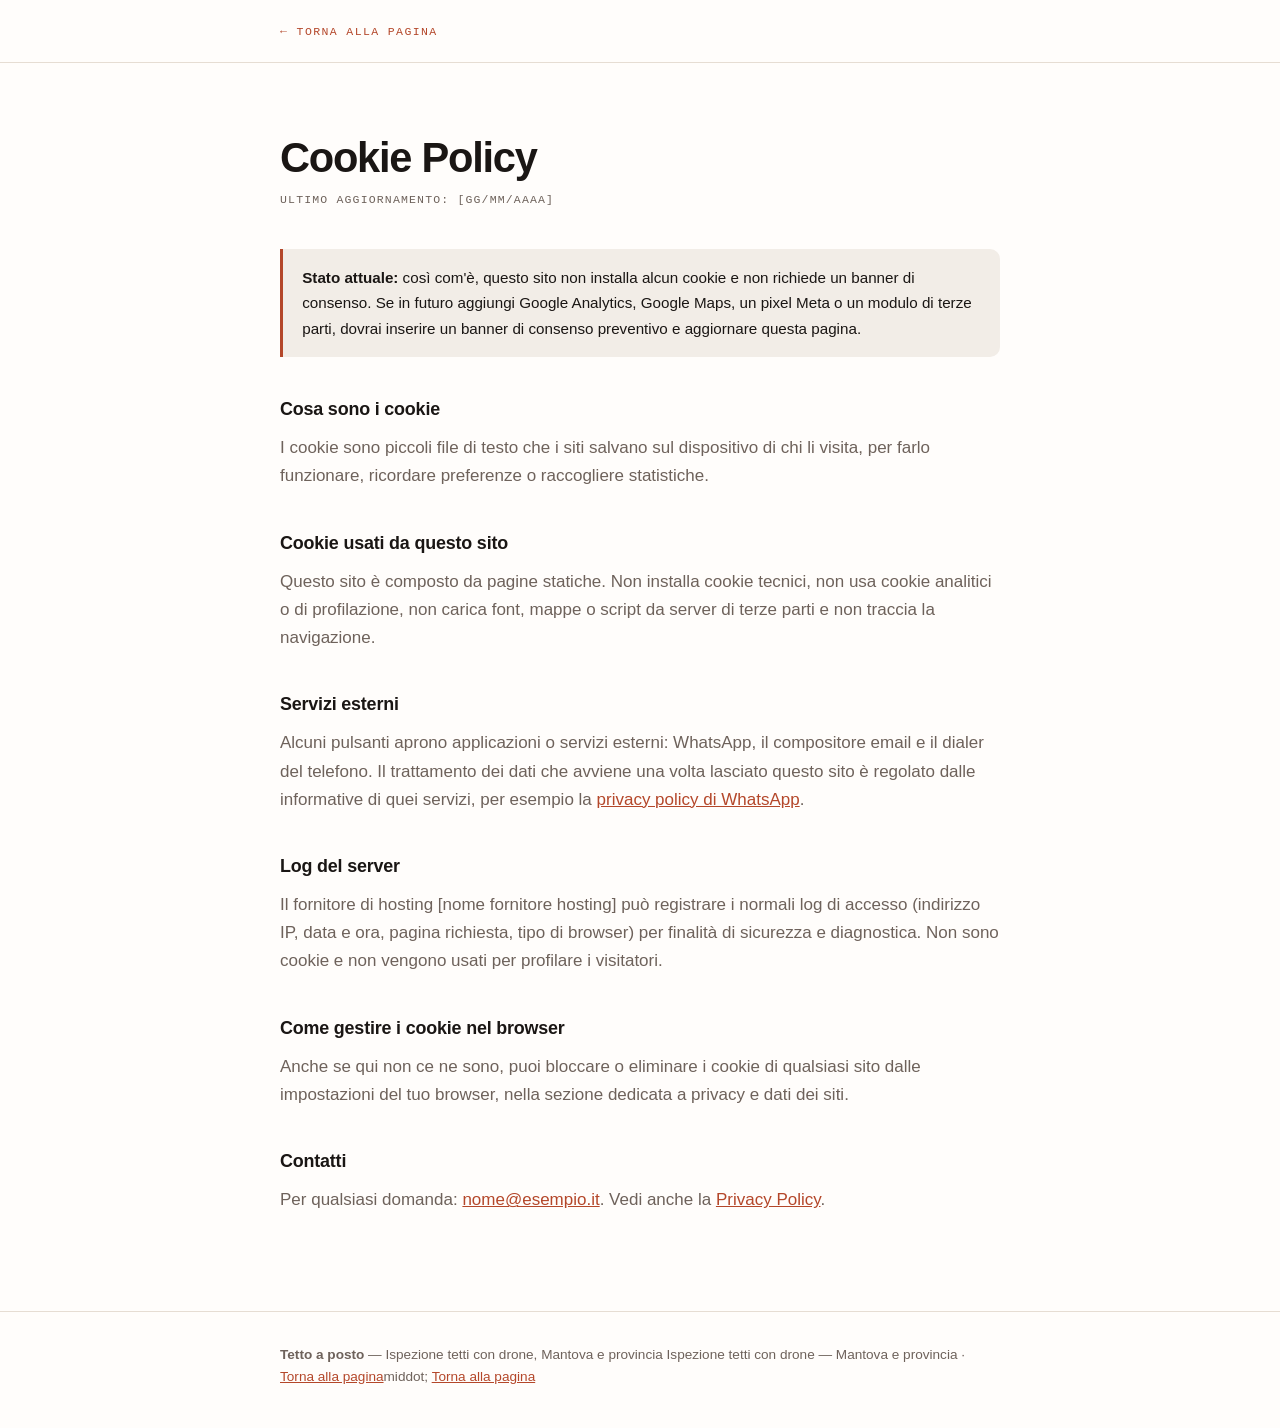
==== cookie-policy/index.html @ b71def77 "Adotta il nome "Tetto a posto" - Marchio nell'header su due righe: nome piu riga di servizio - Title" ====
<!doctype html>
<html lang="it">
<head>
<meta charset="utf-8">
<meta name="viewport" content="width=device-width,initial-scale=1">
<title>Cookie Policy — Tetto a posto</title>
<meta name="description" content="Informativa sui cookie del sito di ispezione tetti con drone a Mantova e provincia.">
<meta name="robots" content="noindex,follow">
<link rel="canonical" href="https://www.esempio.it/cookie-policy/">
<link rel="icon" href="../assets/img/favicon.svg" type="image/svg+xml">
<meta name="theme-color" content="#FFFDFB">
<style>
:root{--ink:#1A1614;--ink-2:#6E625B;--paper:#FFFDFB;--line:#E6DDD3;--accent:#B4472A;
--sans:-apple-system,BlinkMacSystemFont,"Segoe UI",Roboto,"Helvetica Neue",Arial,sans-serif;
--mono:ui-monospace,"Cascadia Mono","Segoe UI Mono","SF Mono",Menlo,Consolas,monospace}
*,*::before,*::after{box-sizing:border-box}
body{margin:0;background:var(--paper);color:var(--ink);font-family:var(--sans);font-size:17px;line-height:1.65;-webkit-font-smoothing:antialiased}
.wrap{width:min(720px,100% - 2.5rem);margin-inline:auto}
header{border-bottom:1px solid var(--line)}
header .wrap{display:flex;align-items:center;min-height:62px}
.back{font-family:var(--mono);font-size:.72rem;letter-spacing:.12em;text-transform:uppercase;color:var(--accent);text-decoration:none}
main{padding-block:clamp(2.5rem,6vw,4.5rem) clamp(3rem,7vw,5rem)}
h1{font-size:clamp(1.9rem,4.5vw,2.6rem);line-height:1.1;letter-spacing:-.03em;margin:0 0 .6rem}
h2{font-size:1.12rem;letter-spacing:-.01em;margin:2.4rem 0 .6rem}
p,li{color:var(--ink-2)}
p{margin:0 0 1rem}
ul{margin:0 0 1rem;padding-left:1.15rem}
li{margin-bottom:.35rem}
.updated{font-family:var(--mono);font-size:.72rem;letter-spacing:.1em;text-transform:uppercase;color:var(--ink-2);margin-bottom:2.5rem}
.todo{border-left:3px solid var(--accent);background:#F2EDE7;padding:1rem 1.2rem;border-radius:0 10px 10px 0;font-size:.95rem;margin:0 0 2rem}
a{color:var(--accent)}
footer{border-top:1px solid var(--line);padding-block:2rem 2.5rem;font-size:.85rem;color:var(--ink-2)}
:focus-visible{outline:2px solid var(--accent);outline-offset:3px;border-radius:4px}
</style>
</head>
<body>
<header><div class="wrap"><a class="back" href="../index.html">&larr; Torna alla pagina</a></div></header>
<main>
  <div class="wrap">
    <h1>Cookie Policy</h1>
    <p class="updated">Ultimo aggiornamento: [gg/mm/aaaa]</p>

    <div class="todo"><strong>Stato attuale:</strong> così com'è, questo sito non installa alcun cookie e non richiede un banner di consenso. Se in futuro aggiungi Google Analytics, Google Maps, un pixel Meta o un modulo di terze parti, dovrai inserire un banner di consenso preventivo e aggiornare questa pagina.</div>

    <h2>Cosa sono i cookie</h2>
    <p>I cookie sono piccoli file di testo che i siti salvano sul dispositivo di chi li visita, per farlo funzionare, ricordare preferenze o raccogliere statistiche.</p>

    <h2>Cookie usati da questo sito</h2>
    <p>Questo sito è composto da pagine statiche. Non installa cookie tecnici, non usa cookie analitici o di profilazione, non carica font, mappe o script da server di terze parti e non traccia la navigazione.</p>

    <h2>Servizi esterni</h2>
    <p>Alcuni pulsanti aprono applicazioni o servizi esterni: WhatsApp, il compositore email e il dialer del telefono. Il trattamento dei dati che avviene una volta lasciato questo sito è regolato dalle informative di quei servizi, per esempio la <a href="https://www.whatsapp.com/legal/privacy-policy-eea" rel="noopener">privacy policy di WhatsApp</a>.</p>

    <h2>Log del server</h2>
    <p>Il fornitore di hosting [nome fornitore hosting] può registrare i normali log di accesso (indirizzo IP, data e ora, pagina richiesta, tipo di browser) per finalità di sicurezza e diagnostica. Non sono cookie e non vengono usati per profilare i visitatori.</p>

    <h2>Come gestire i cookie nel browser</h2>
    <p>Anche se qui non ce ne sono, puoi bloccare o eliminare i cookie di qualsiasi sito dalle impostazioni del tuo browser, nella sezione dedicata a privacy e dati dei siti.</p>

    <h2>Contatti</h2>
    <p>Per qualsiasi domanda: <a href="mailto:nome@esempio.it">nome@esempio.it</a>. Vedi anche la <a href="../privacy-policy/index.html">Privacy Policy</a>.</p>
  </div>
</main>
<footer><div class="wrap"><strong>Tetto a posto</strong> — Ispezione tetti con drone, Mantova e provincia Ispezione tetti con drone — Mantova e provincia &middot; <a href="../index.html">Torna alla pagina</a>middot; <a href="../index.html">Torna alla pagina</a></div></footer>
</body>
</html>
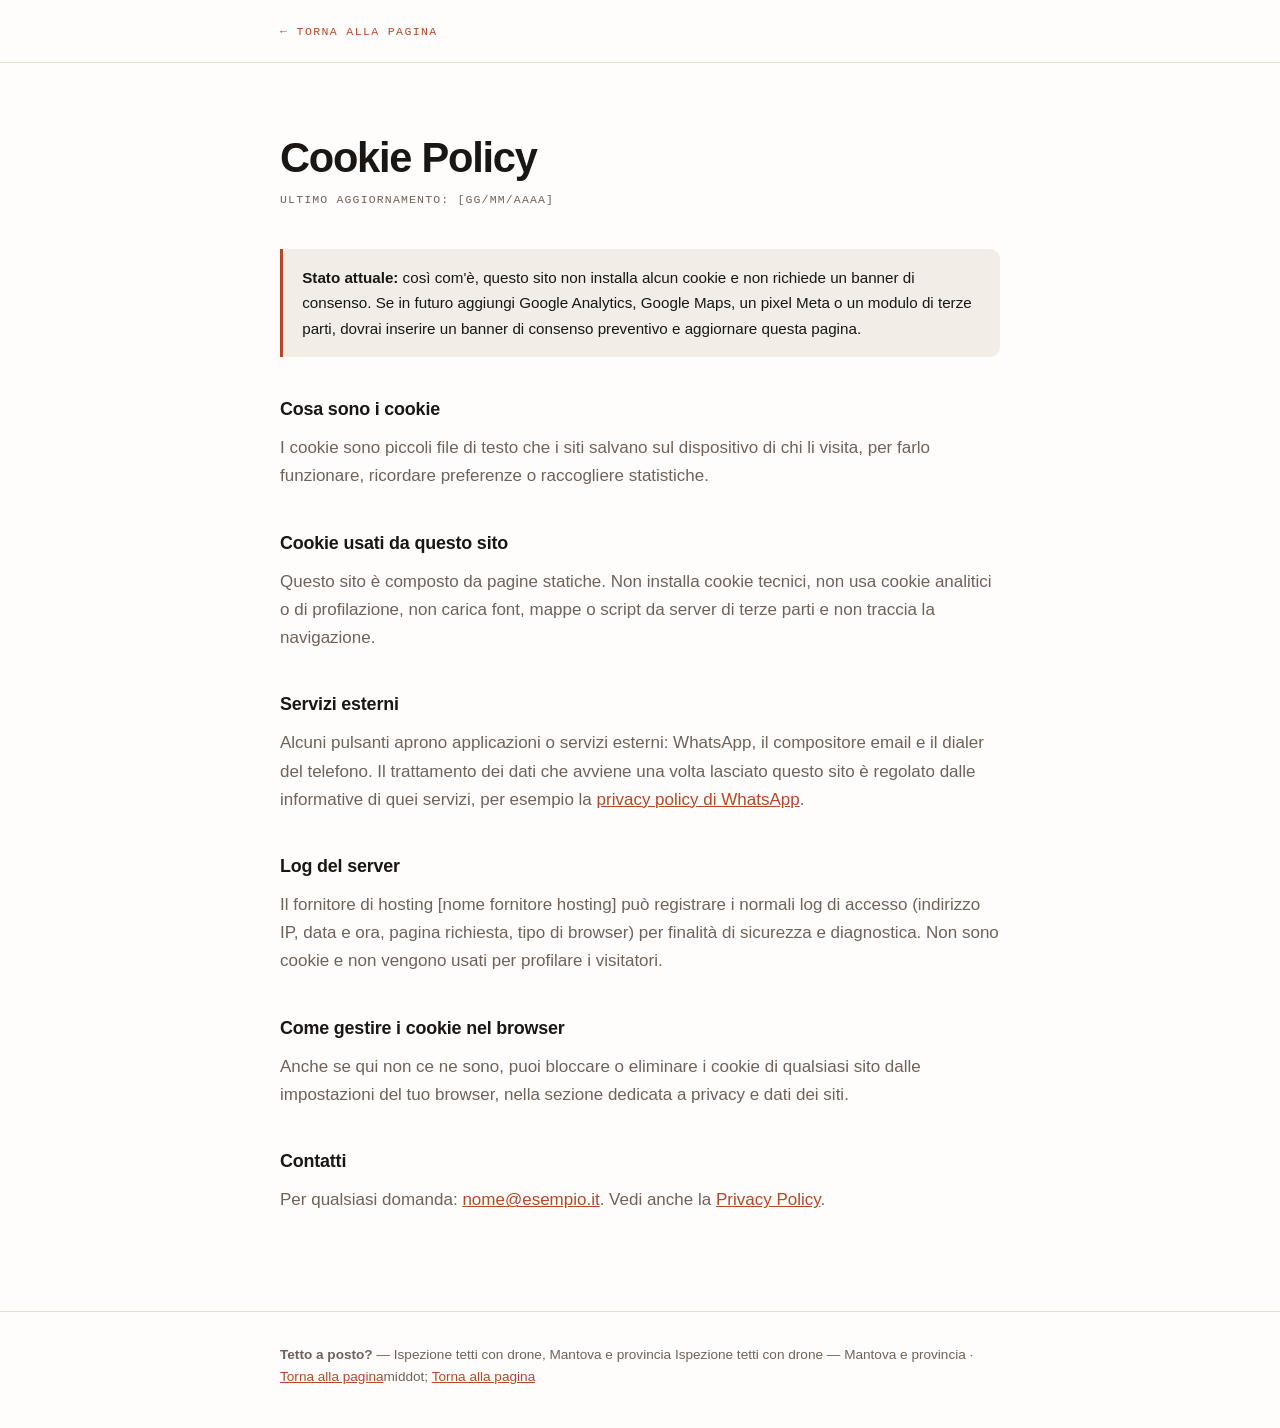
==== commit f210567b: "Il marchio diventa "Tetto a posto?" Il punto interrogativo trasforma il nome nella domanda che si fa" ====
--- a/cookie-policy/index.html
+++ b/cookie-policy/index.html
@@ -3,7 +3,7 @@
 <head>
 <meta charset="utf-8">
 <meta name="viewport" content="width=device-width,initial-scale=1">
-<title>Cookie Policy — Tetto a posto</title>
+<title>Cookie Policy — Tetto a posto?</title>
 <meta name="description" content="Informativa sui cookie del sito di ispezione tetti con drone a Mantova e provincia.">
 <meta name="robots" content="noindex,follow">
 <link rel="canonical" href="https://www.esempio.it/cookie-policy/">
@@ -61,6 +61,6 @@
     <p>Per qualsiasi domanda: <a href="mailto:nome@esempio.it">nome@esempio.it</a>. Vedi anche la <a href="../privacy-policy/index.html">Privacy Policy</a>.</p>
   </div>
 </main>
-<footer><div class="wrap"><strong>Tetto a posto</strong> — Ispezione tetti con drone, Mantova e provincia Ispezione tetti con drone — Mantova e provincia &middot; <a href="../index.html">Torna alla pagina</a>middot; <a href="../index.html">Torna alla pagina</a></div></footer>
+<footer><div class="wrap"><strong>Tetto a posto?</strong> — Ispezione tetti con drone, Mantova e provincia Ispezione tetti con drone — Mantova e provincia &middot; <a href="../index.html">Torna alla pagina</a>middot; <a href="../index.html">Torna alla pagina</a></div></footer>
 </body>
 </html>
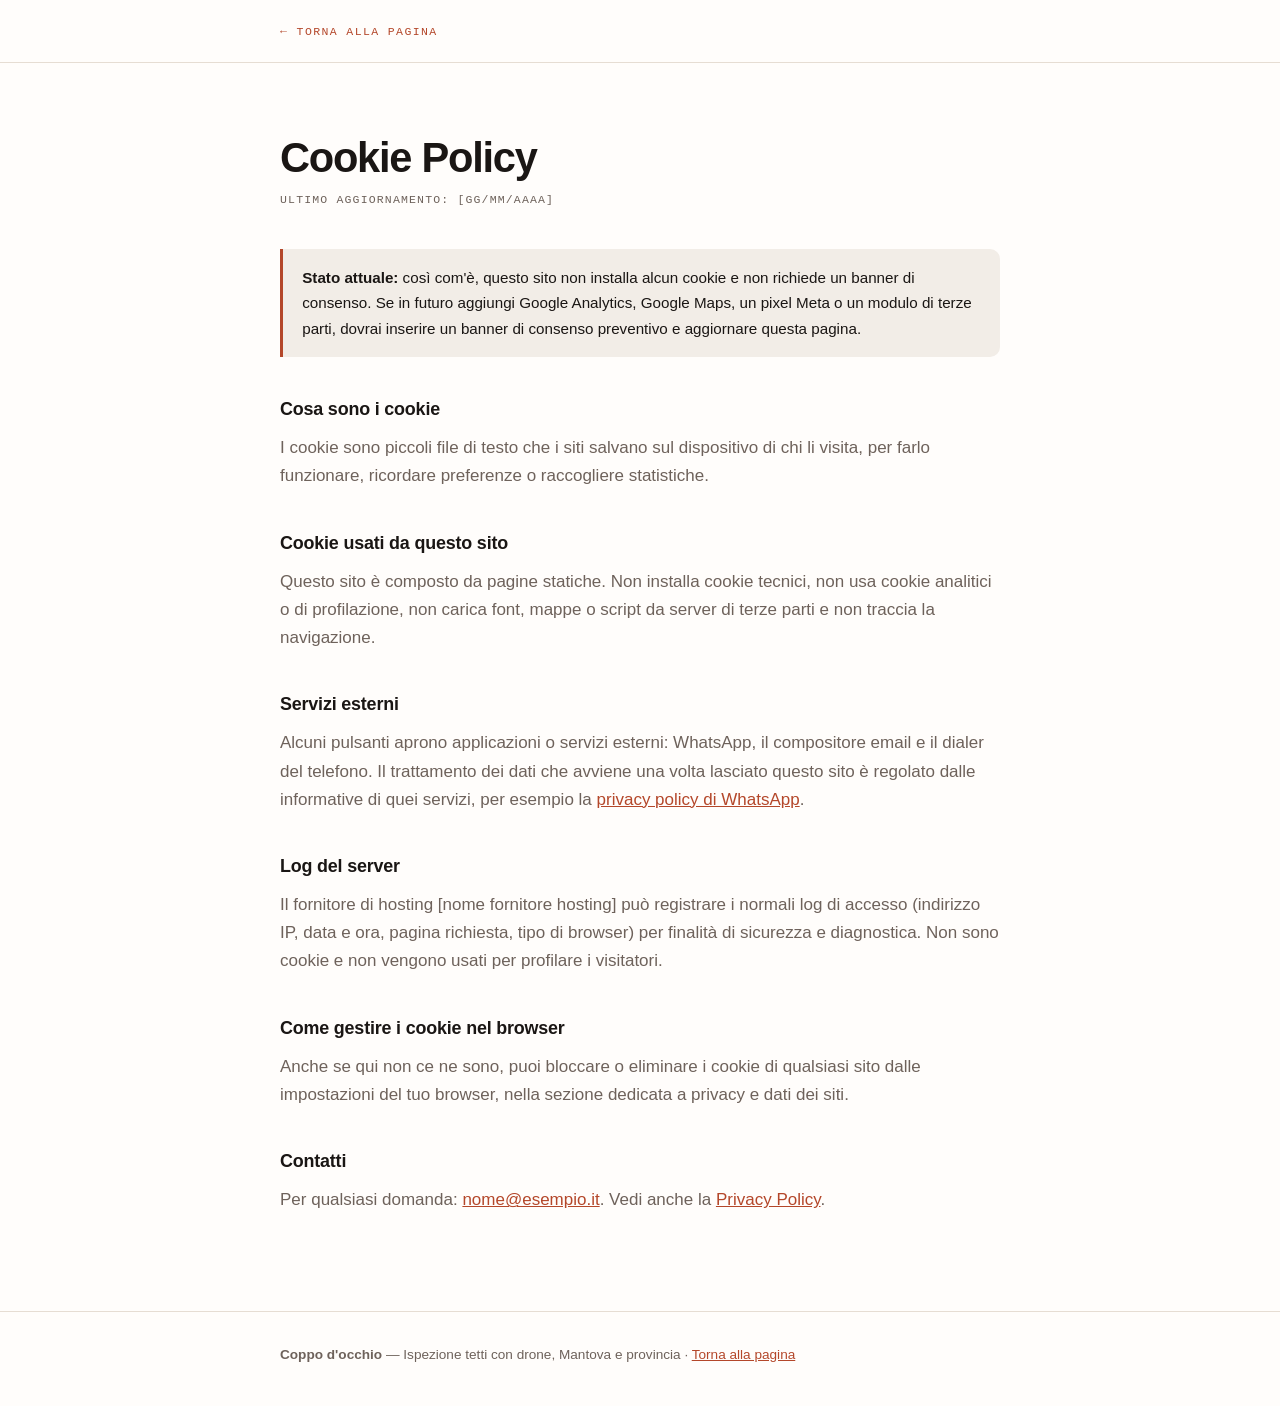
==== commit f2011046: "Rinomina l'attivita in "Coppo d'occhio" Il vecchio nome era gia preso: tettoaposto.it risulta regist" ====
--- a/cookie-policy/index.html
+++ b/cookie-policy/index.html
@@ -3,7 +3,7 @@
 <head>
 <meta charset="utf-8">
 <meta name="viewport" content="width=device-width,initial-scale=1">
-<title>Cookie Policy — Tetto a posto?</title>
+<title>Cookie Policy — Coppo d'occhio</title>
 <meta name="description" content="Informativa sui cookie del sito di ispezione tetti con drone a Mantova e provincia.">
 <meta name="robots" content="noindex,follow">
 <link rel="canonical" href="https://www.esempio.it/cookie-policy/">
@@ -61,6 +61,6 @@
     <p>Per qualsiasi domanda: <a href="mailto:nome@esempio.it">nome@esempio.it</a>. Vedi anche la <a href="../privacy-policy/index.html">Privacy Policy</a>.</p>
   </div>
 </main>
-<footer><div class="wrap"><strong>Tetto a posto?</strong> — Ispezione tetti con drone, Mantova e provincia Ispezione tetti con drone — Mantova e provincia &middot; <a href="../index.html">Torna alla pagina</a>middot; <a href="../index.html">Torna alla pagina</a></div></footer>
+<footer><div class="wrap"><strong>Coppo d'occhio</strong> — Ispezione tetti con drone, Mantova e provincia &middot; <a href="../index.html">Torna alla pagina</a></div></footer>
 </body>
 </html>
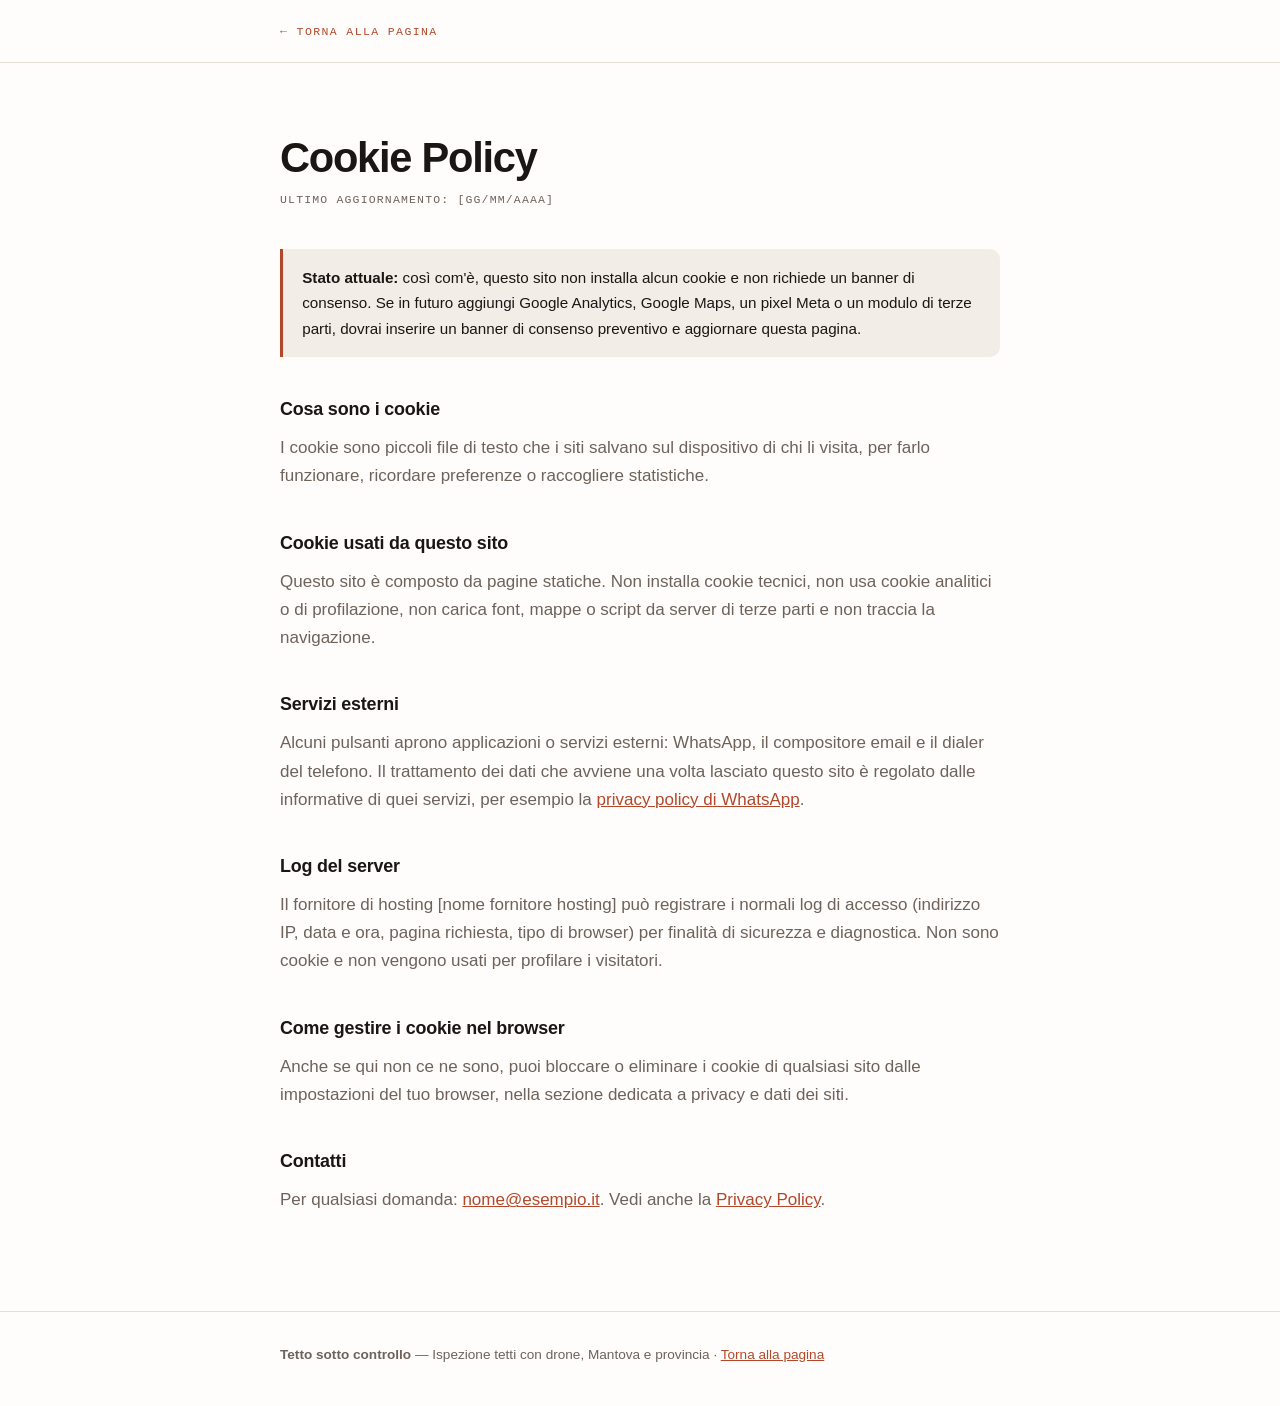
==== commit 7767fb6f: "Rinomina in "Tetto sotto controllo" e riscrive la landing Nome: da "Coppo d'occhio" a "Tetto sotto c" ====
--- a/cookie-policy/index.html
+++ b/cookie-policy/index.html
@@ -3,7 +3,7 @@
 <head>
 <meta charset="utf-8">
 <meta name="viewport" content="width=device-width,initial-scale=1">
-<title>Cookie Policy — Coppo d'occhio</title>
+<title>Cookie Policy — Tetto sotto controllo</title>
 <meta name="description" content="Informativa sui cookie del sito di ispezione tetti con drone a Mantova e provincia.">
 <meta name="robots" content="noindex,follow">
 <link rel="canonical" href="https://www.esempio.it/cookie-policy/">
@@ -61,6 +61,6 @@
     <p>Per qualsiasi domanda: <a href="mailto:nome@esempio.it">nome@esempio.it</a>. Vedi anche la <a href="../privacy-policy/index.html">Privacy Policy</a>.</p>
   </div>
 </main>
-<footer><div class="wrap"><strong>Coppo d'occhio</strong> — Ispezione tetti con drone, Mantova e provincia &middot; <a href="../index.html">Torna alla pagina</a></div></footer>
+<footer><div class="wrap"><strong>Tetto sotto controllo</strong> — Ispezione tetti con drone, Mantova e provincia &middot; <a href="../index.html">Torna alla pagina</a></div></footer>
 </body>
 </html>
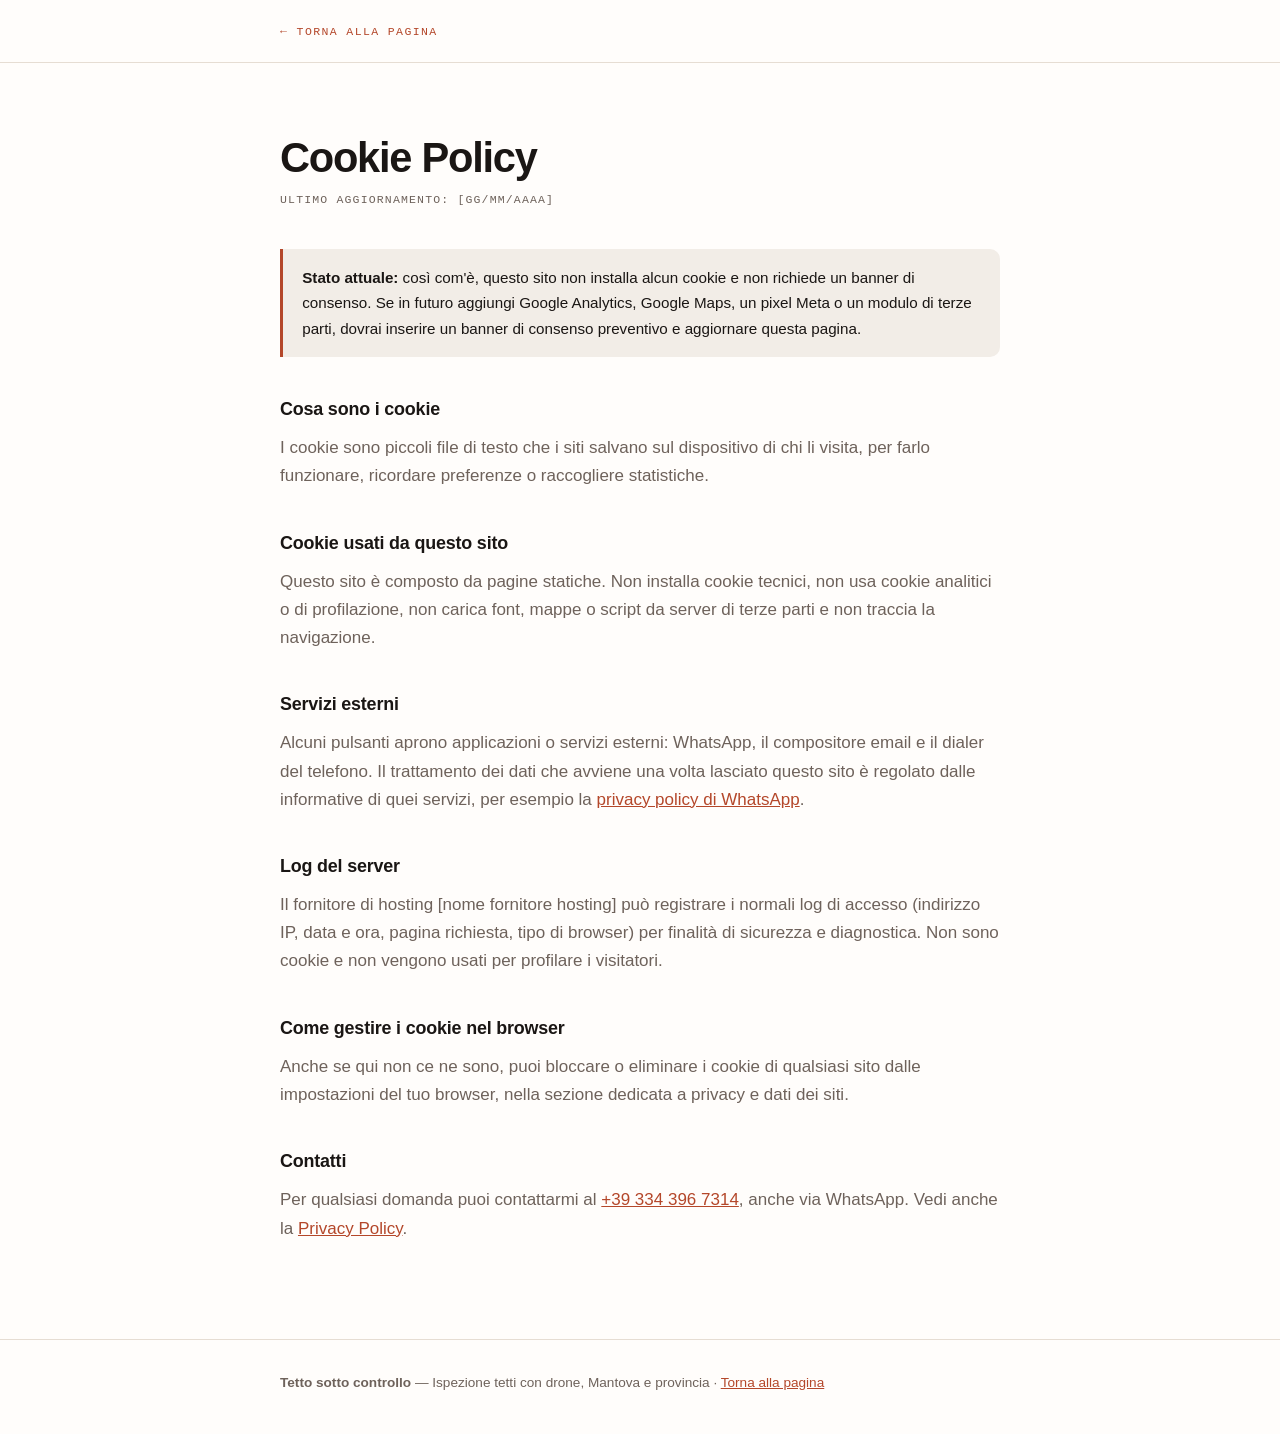
==== commit a9d876d8: "Imposta il dominio e toglie nome ed email dai contatti Dominio reale al posto del placeholder in can" ====
--- a/cookie-policy/index.html
+++ b/cookie-policy/index.html
@@ -6,7 +6,7 @@
 <title>Cookie Policy — Tetto sotto controllo</title>
 <meta name="description" content="Informativa sui cookie del sito di ispezione tetti con drone a Mantova e provincia.">
 <meta name="robots" content="noindex,follow">
-<link rel="canonical" href="https://www.esempio.it/cookie-policy/">
+<link rel="canonical" href="https://www.tettosottocontrollo.it/cookie-policy/">
 <link rel="icon" href="../assets/img/favicon.svg" type="image/svg+xml">
 <meta name="theme-color" content="#FFFDFB">
 <style>
@@ -58,7 +58,7 @@
     <p>Anche se qui non ce ne sono, puoi bloccare o eliminare i cookie di qualsiasi sito dalle impostazioni del tuo browser, nella sezione dedicata a privacy e dati dei siti.</p>
 
     <h2>Contatti</h2>
-    <p>Per qualsiasi domanda: <a href="mailto:nome@esempio.it">nome@esempio.it</a>. Vedi anche la <a href="../privacy-policy/index.html">Privacy Policy</a>.</p>
+    <p>Per qualsiasi domanda puoi contattarmi al <a href="tel:+393343967314">+39 334 396 7314</a>, anche via WhatsApp. Vedi anche la <a href="../privacy-policy/index.html">Privacy Policy</a>.</p>
   </div>
 </main>
 <footer><div class="wrap"><strong>Tetto sotto controllo</strong> — Ispezione tetti con drone, Mantova e provincia &middot; <a href="../index.html">Torna alla pagina</a></div></footer>
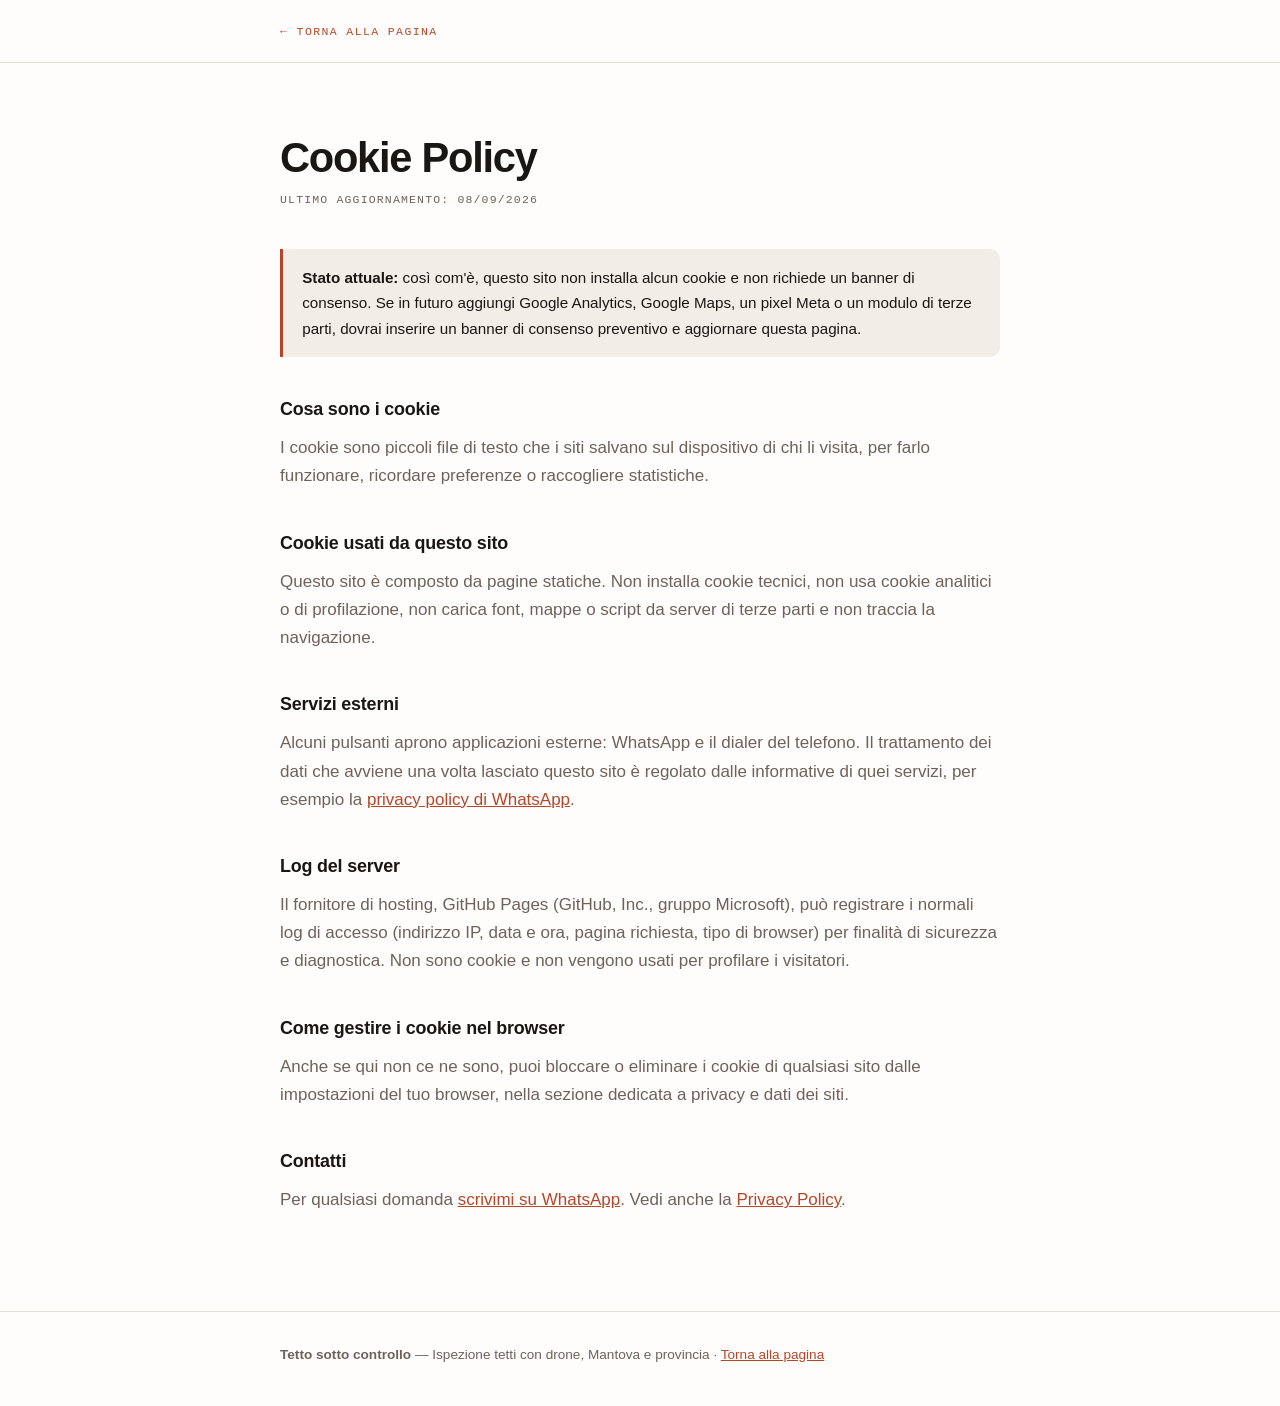
==== commit c0c77fc8: "Completa le pagine legali e porta tutti i contatti su WhatsApp Privacy e cookie policy: data, fornit" ====
--- a/cookie-policy/index.html
+++ b/cookie-policy/index.html
@@ -38,7 +38,7 @@
 <main>
   <div class="wrap">
     <h1>Cookie Policy</h1>
-    <p class="updated">Ultimo aggiornamento: [gg/mm/aaaa]</p>
+    <p class="updated">Ultimo aggiornamento: 08/09/2026</p>
 
     <div class="todo"><strong>Stato attuale:</strong> così com'è, questo sito non installa alcun cookie e non richiede un banner di consenso. Se in futuro aggiungi Google Analytics, Google Maps, un pixel Meta o un modulo di terze parti, dovrai inserire un banner di consenso preventivo e aggiornare questa pagina.</div>
 
@@ -49,16 +49,16 @@
     <p>Questo sito è composto da pagine statiche. Non installa cookie tecnici, non usa cookie analitici o di profilazione, non carica font, mappe o script da server di terze parti e non traccia la navigazione.</p>
 
     <h2>Servizi esterni</h2>
-    <p>Alcuni pulsanti aprono applicazioni o servizi esterni: WhatsApp, il compositore email e il dialer del telefono. Il trattamento dei dati che avviene una volta lasciato questo sito è regolato dalle informative di quei servizi, per esempio la <a href="https://www.whatsapp.com/legal/privacy-policy-eea" rel="noopener">privacy policy di WhatsApp</a>.</p>
+    <p>Alcuni pulsanti aprono applicazioni esterne: WhatsApp e il dialer del telefono. Il trattamento dei dati che avviene una volta lasciato questo sito è regolato dalle informative di quei servizi, per esempio la <a href="https://www.whatsapp.com/legal/privacy-policy-eea" rel="noopener">privacy policy di WhatsApp</a>.</p>
 
     <h2>Log del server</h2>
-    <p>Il fornitore di hosting [nome fornitore hosting] può registrare i normali log di accesso (indirizzo IP, data e ora, pagina richiesta, tipo di browser) per finalità di sicurezza e diagnostica. Non sono cookie e non vengono usati per profilare i visitatori.</p>
+    <p>Il fornitore di hosting, GitHub Pages (GitHub, Inc., gruppo Microsoft), può registrare i normali log di accesso (indirizzo IP, data e ora, pagina richiesta, tipo di browser) per finalità di sicurezza e diagnostica. Non sono cookie e non vengono usati per profilare i visitatori.</p>
 
     <h2>Come gestire i cookie nel browser</h2>
     <p>Anche se qui non ce ne sono, puoi bloccare o eliminare i cookie di qualsiasi sito dalle impostazioni del tuo browser, nella sezione dedicata a privacy e dati dei siti.</p>
 
     <h2>Contatti</h2>
-    <p>Per qualsiasi domanda puoi contattarmi al <a href="tel:+393343967314">+39 334 396 7314</a>, anche via WhatsApp. Vedi anche la <a href="../privacy-policy/index.html">Privacy Policy</a>.</p>
+    <p>Per qualsiasi domanda <a href="https://wa.me/393343967314" rel="noopener">scrivimi su WhatsApp</a>. Vedi anche la <a href="../privacy-policy/index.html">Privacy Policy</a>.</p>
   </div>
 </main>
 <footer><div class="wrap"><strong>Tetto sotto controllo</strong> — Ispezione tetti con drone, Mantova e provincia &middot; <a href="../index.html">Torna alla pagina</a></div></footer>
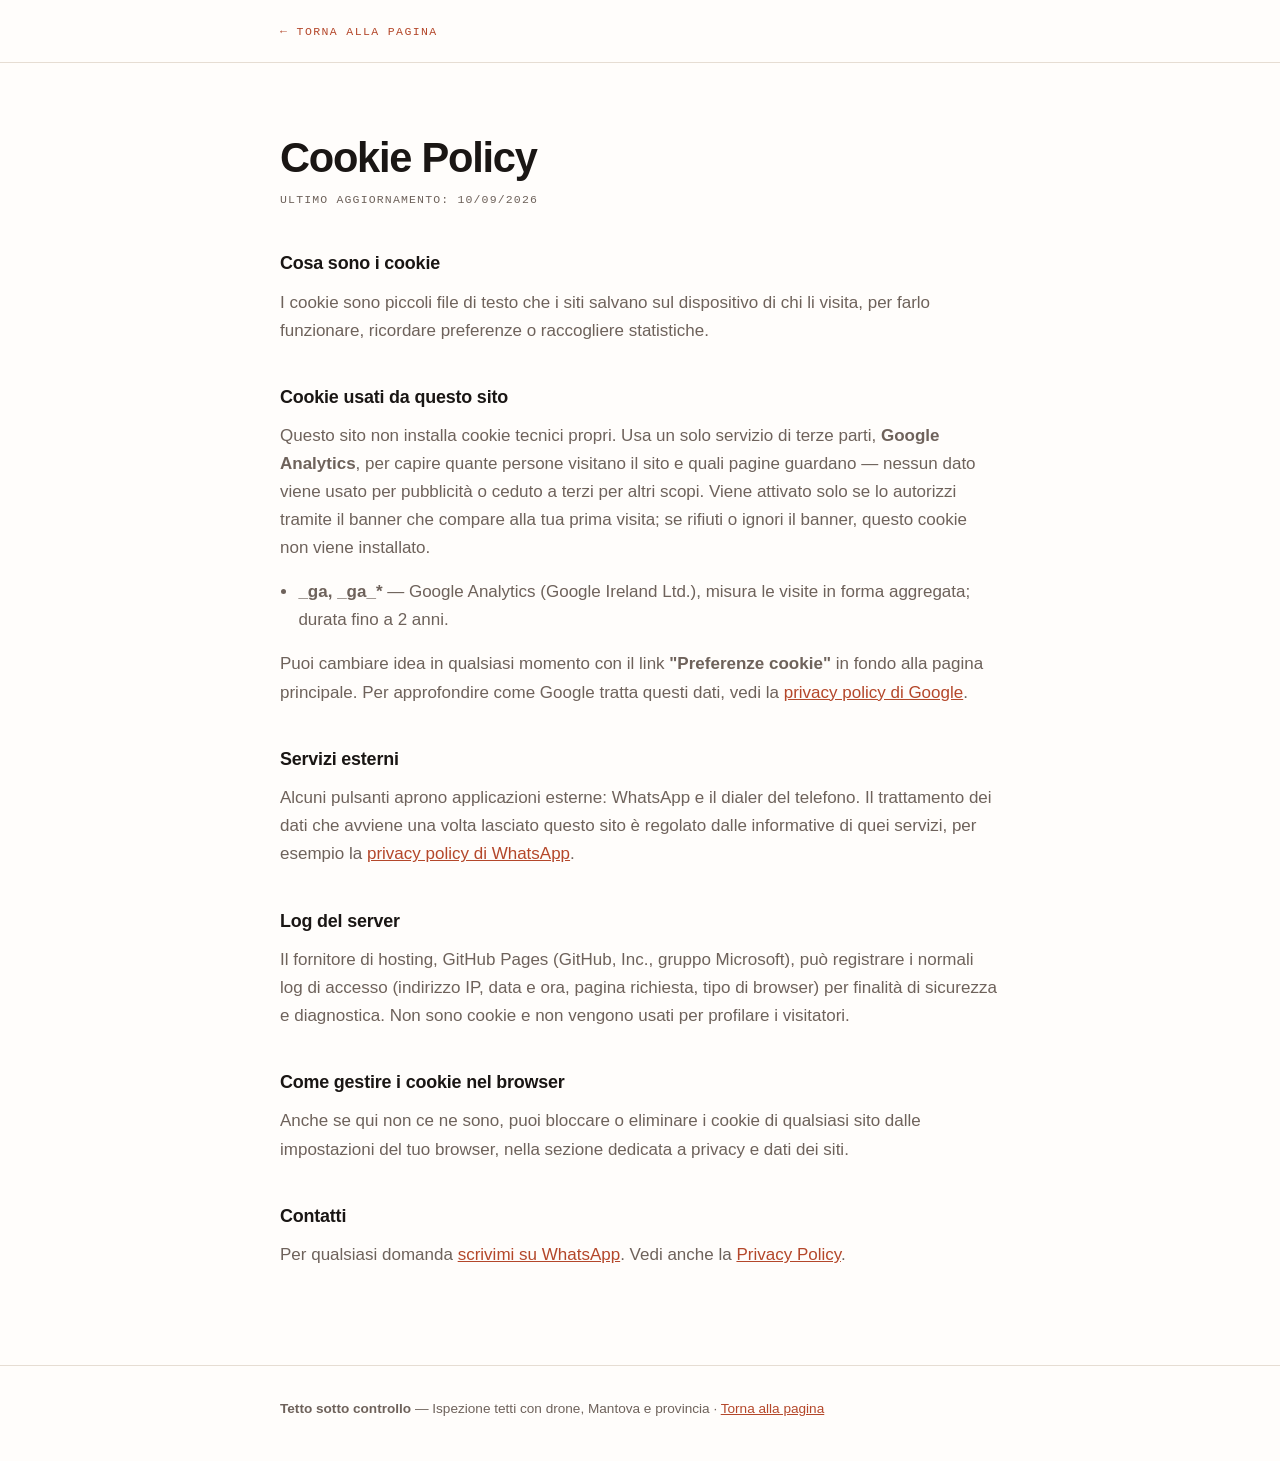
==== commit 7233d558: "Aggiungi Google Analytics con banner di consenso cookie Analytics si attiva solo dopo consenso espli" ====
--- a/cookie-policy/index.html
+++ b/cookie-policy/index.html
@@ -34,19 +34,21 @@
 </style>
 </head>
 <body>
-<header><div class="wrap"><a class="back" href="../index.html">&larr; Torna alla pagina</a></div></header>
+<header><div class="wrap"><a class="back" href="/">&larr; Torna alla pagina</a></div></header>
 <main>
   <div class="wrap">
     <h1>Cookie Policy</h1>
-    <p class="updated">Ultimo aggiornamento: 08/09/2026</p>
-
-    <div class="todo"><strong>Stato attuale:</strong> così com'è, questo sito non installa alcun cookie e non richiede un banner di consenso. Se in futuro aggiungi Google Analytics, Google Maps, un pixel Meta o un modulo di terze parti, dovrai inserire un banner di consenso preventivo e aggiornare questa pagina.</div>
+    <p class="updated">Ultimo aggiornamento: 10/09/2026</p>
 
     <h2>Cosa sono i cookie</h2>
     <p>I cookie sono piccoli file di testo che i siti salvano sul dispositivo di chi li visita, per farlo funzionare, ricordare preferenze o raccogliere statistiche.</p>
 
     <h2>Cookie usati da questo sito</h2>
-    <p>Questo sito è composto da pagine statiche. Non installa cookie tecnici, non usa cookie analitici o di profilazione, non carica font, mappe o script da server di terze parti e non traccia la navigazione.</p>
+    <p>Questo sito non installa cookie tecnici propri. Usa un solo servizio di terze parti, <strong>Google Analytics</strong>, per capire quante persone visitano il sito e quali pagine guardano — nessun dato viene usato per pubblicità o ceduto a terzi per altri scopi. Viene attivato solo se lo autorizzi tramite il banner che compare alla tua prima visita; se rifiuti o ignori il banner, questo cookie non viene installato.</p>
+    <ul>
+      <li><strong>_ga, _ga_*</strong> — Google Analytics (Google Ireland Ltd.), misura le visite in forma aggregata; durata fino a 2 anni.</li>
+    </ul>
+    <p>Puoi cambiare idea in qualsiasi momento con il link <strong>"Preferenze cookie"</strong> in fondo alla pagina principale. Per approfondire come Google tratta questi dati, vedi la <a href="https://policies.google.com/privacy" rel="noopener">privacy policy di Google</a>.</p>
 
     <h2>Servizi esterni</h2>
     <p>Alcuni pulsanti aprono applicazioni esterne: WhatsApp e il dialer del telefono. Il trattamento dei dati che avviene una volta lasciato questo sito è regolato dalle informative di quei servizi, per esempio la <a href="https://www.whatsapp.com/legal/privacy-policy-eea" rel="noopener">privacy policy di WhatsApp</a>.</p>
@@ -58,9 +60,9 @@
     <p>Anche se qui non ce ne sono, puoi bloccare o eliminare i cookie di qualsiasi sito dalle impostazioni del tuo browser, nella sezione dedicata a privacy e dati dei siti.</p>
 
     <h2>Contatti</h2>
-    <p>Per qualsiasi domanda <a href="https://wa.me/393343967314" rel="noopener">scrivimi su WhatsApp</a>. Vedi anche la <a href="../privacy-policy/index.html">Privacy Policy</a>.</p>
+    <p>Per qualsiasi domanda <a href="https://wa.me/393343967314" rel="noopener">scrivimi su WhatsApp</a>. Vedi anche la <a href="/privacy-policy/">Privacy Policy</a>.</p>
   </div>
 </main>
-<footer><div class="wrap"><strong>Tetto sotto controllo</strong> — Ispezione tetti con drone, Mantova e provincia &middot; <a href="../index.html">Torna alla pagina</a></div></footer>
+<footer><div class="wrap"><strong>Tetto sotto controllo</strong> — Ispezione tetti con drone, Mantova e provincia &middot; <a href="/">Torna alla pagina</a></div></footer>
 </body>
 </html>
